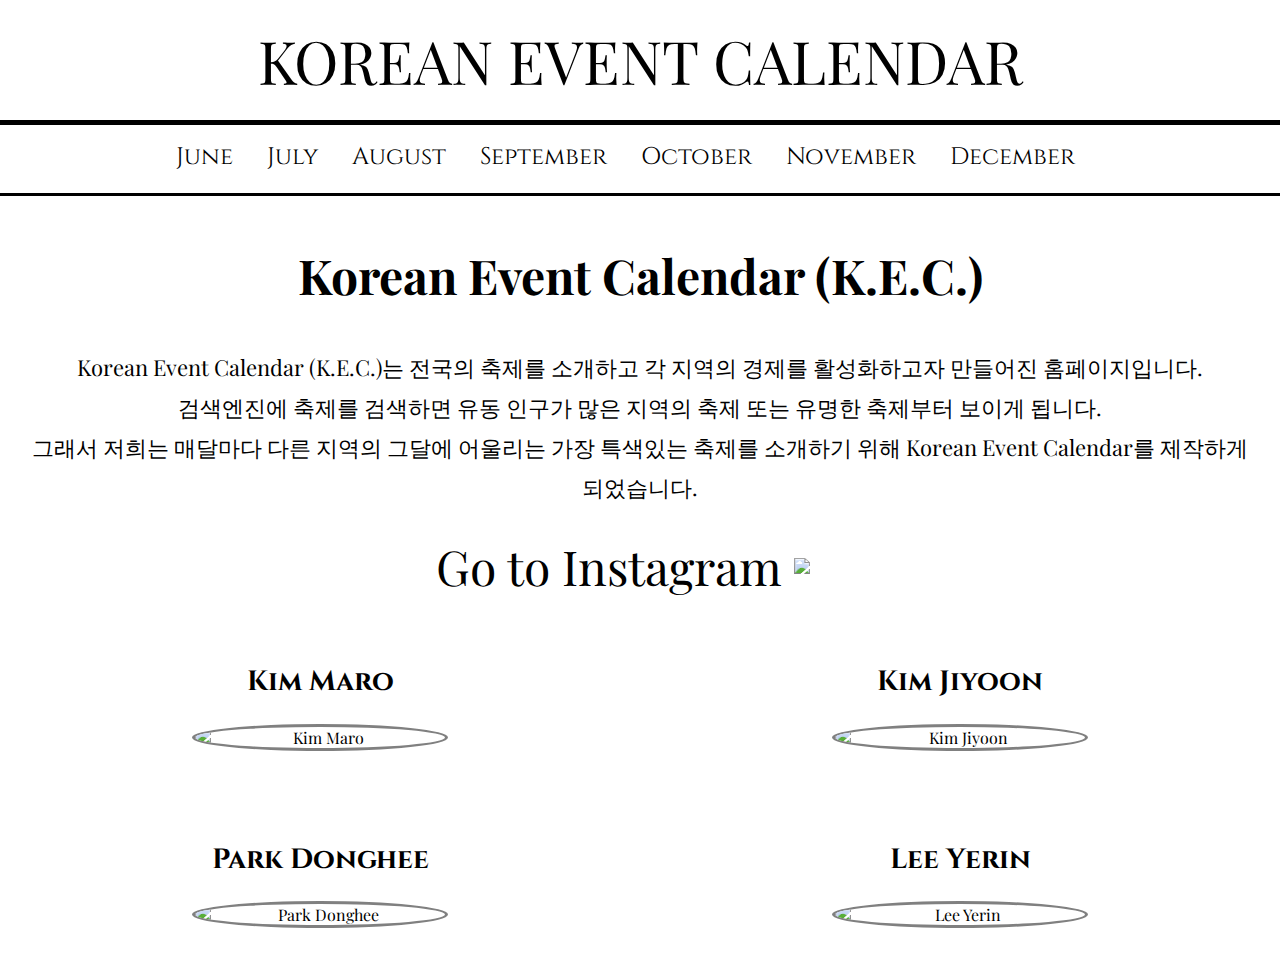
==== index.html @ 84839c74 "Add files via upload" ====
<!DOCTYPE html>
<html>
<head>
    <meta charset="UTF-8">
    <title>Team Speaker</title>
    <link href="https://fonts.googleapis.com/css2?family=Playfair+Display:wght@700&family=Cinzel:wght@400;700&display=swap" rel="stylesheet">
    <style>
        body {
            font-family: 'Playfair Display', serif;
            margin: 0;
            padding: 0;
        }

        ul {
            text-align: center;
            padding: 0;
        }

        a {
            text-decoration: none;
            color: black;
        }

        li {
            display: inline-block;
            list-style-type: none;
            text-align: center;
            margin: 0 30px 0 0;
            font-family: 'Cinzel', serif;
            font-size: 24px;
            text-decoration: none;
            color: black;
            :hover{color:darkgray;}
        }

        header {
            height: auto;
            text-align: center;
            font-size: 60px;
            padding: 20px 0;
            border-bottom: solid 5px;
            font-family: 'Playfair Display', serif;
        }

        #festival {
            border-top: solid 3px;
            text-align: center;
            margin-top: 20px;
        }

        #festival h1 {
            font-size: 70px;
        }

        .audio-container {
            text-align: center;
            margin-top: 20px;
        }

        audio {
            width: 30%;
            height: 50px;
        }

        img {
            border: 3px solid gray;
            display: block;
            margin: auto;
        }

        .profile-container {
            display: flex;
            justify-content: space-between;
            flex-wrap: wrap;
            margin-top: 20px;
        }

        .profile-card {
            text-align: center;
            margin: 15px;
            padding: 20px;
            width: calc(50% - 30px);
            box-sizing: border-box;
        }

        .profile-card img {
            width: 100%;
            max-width: 250px;
            height: auto;
            border-radius: 50%;
            margin-bottom: 10px;
        }

        .profile-card h2 {
            font-family: 'Cinzel', serif;
            font-size: 28px;
            margin-top: 10px;
        }

        .profile-card p {
            margin-top: 10px;
        }

        #kectitle {
            font-size: 32px;
            text-align: center;
        }

        #hi {
            font-size: 22px;
            text-align: center;
            margin: 20px;
        }

        #insta {
            text-align: center;
            margin-top: 20px;
            font-size: 48px;
        }

        #insta div {
            display: inline-block;
            vertical-align: middle;
        }

        #insta h2 {
            margin-right: 10px;
            font-size: 32px;
        }

        p {
            line-height: 40px;
        }

        @media (max-width: 768px) {
            header {
                font-size: 40px;
                padding: 10px 0;
            }

            li {
                margin: 0 15px;
                font-size: 18px;
            }

            #festival h1 {
                font-size: 50px;
            }

            .profile-card {
                width: calc(100% - 30px);
            }

            audio {
                width: 80%;
                height: 40px;
            }

            #insta {
                font-size: 32px;
            }

            #insta h2 {
                font-size: 24px;
            }
        }
    </style>
</head>
<body>
    <div>
        <header>
            <a href="main.html" target="_self" style="color: black; text-decoration: none;">
                KOREAN EVENT CALENDAR
            </a>
        </header>
    </div>
    <div>
        <ul>
            <li><a href="june.html" target="_self">June</a></li>
            <li><a href="july.html" target="_self">July</a></li>
            <li><a href="august.html" target="_self">August</a></li>
            <li><a href="september.html" target="_self">September</a></li>
            <li><a href="october.html" target="_self">October</a></li>
            <li><a href="november.html" target="_self">November</a></li>
            <li><a href="december.html" target="_self">December</a></li>
        </ul>
    </div>

    <div id="festival">
        <h1></h1>
    </div>

    <div id="kectitle">
        <h2>Korean Event Calendar (K.E.C.)</h2>
    </div>
    <p id="hi">Korean Event Calendar (K.E.C.)는 전국의 축제를 소개하고 각 지역의 경제를 활성화하고자 만들어진 홈페이지입니다.<br>
        검색엔진에 축제를 검색하면 유동 인구가 많은 지역의 축제 또는 유명한 축제부터 보이게 됩니다.<br>
        그래서 저희는 매달마다 다른 지역의 그달에 어울리는 가장 특색있는 축제를 소개하기 위해 Korean Event Calendar를 제작하게 되었습니다.</p>

    <div id="insta">
        <div>
            Go to Instagram
        </div>
        <div>
            <img src="./img/instagram.png" width="50px" style="border:0px;">
        </div>
    </div>

    <div class="profile-container">
        <div class="profile-card">
            <h2>Kim Maro</h2>
            <a href="https://www.instagram.com/to.marow"><img src="./img/김마로.jpg" alt="Kim Maro"></a>
        </div>
        <div class="profile-card">
            <h2>Kim Jiyoon</h2>
            <a href="https://www.instagram.com/ji.omn"><img src="./img/김지윤.jpg" alt="Kim Jiyoon"></a>
        </div>
        <div class="profile-card">
            <h2>Park Donghee</h2>
            <a href="https://www.instagram.com/d_hii20"><img src="./img/박동희.jpg" alt="Park Donghee"></a>
        </div>
        <div class="profile-card">
            <h2>Lee Yerin</h2>
            <a href="https://www.instagram.com/lynniin__"><img src="./img/이예린.jpg" alt="Lee Yerin"></a>
        </div>
    </div>
</body>
</html>
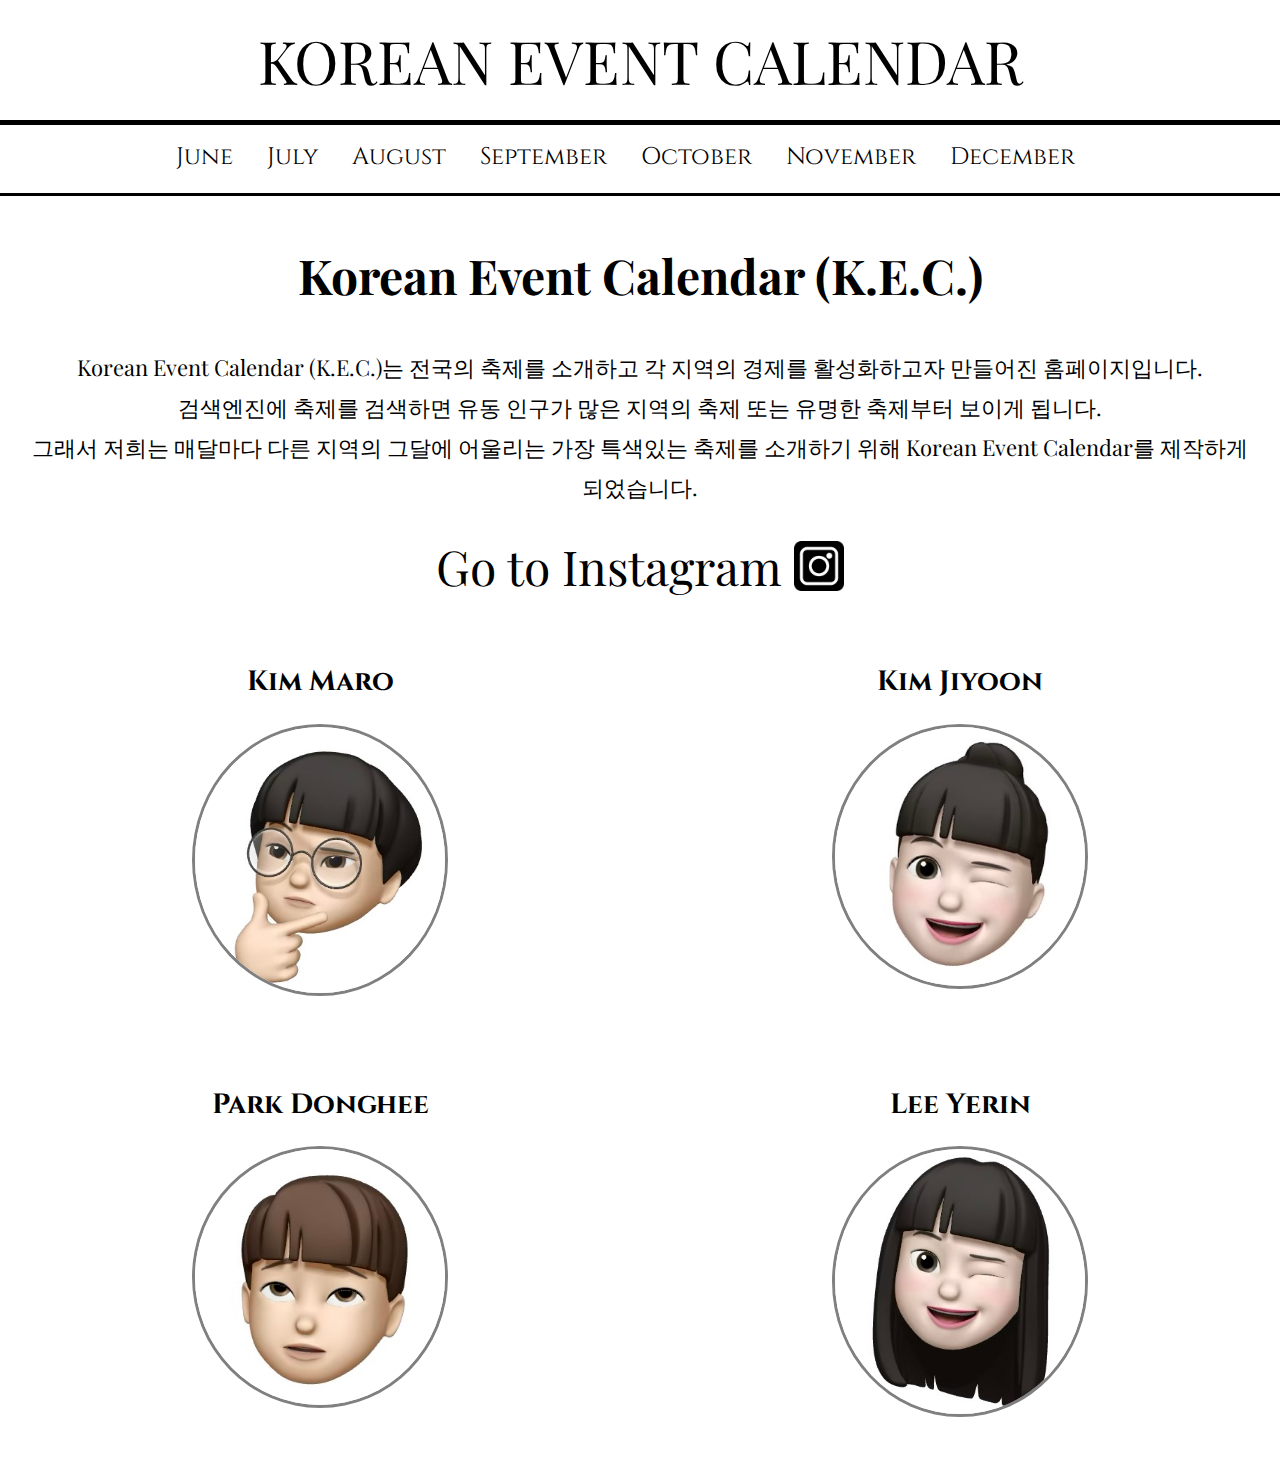
==== commit f30c0d71: "Update index.html" ====
--- a/index.html
+++ b/index.html
@@ -202,27 +202,27 @@
             Go to Instagram
         </div>
         <div>
-            <img src="./img/instagram.png" width="50px" style="border:0px;">
+            <img src="instagram.png" width="50px" style="border:0px;">
         </div>
     </div>
 
     <div class="profile-container">
         <div class="profile-card">
             <h2>Kim Maro</h2>
-            <a href="https://www.instagram.com/to.marow"><img src="./img/김마로.jpg" alt="Kim Maro"></a>
+            <a href="https://www.instagram.com/to.marow"><img src="김마로.jpg" alt="Kim Maro"></a>
         </div>
         <div class="profile-card">
             <h2>Kim Jiyoon</h2>
-            <a href="https://www.instagram.com/ji.omn"><img src="./img/김지윤.jpg" alt="Kim Jiyoon"></a>
+            <a href="https://www.instagram.com/ji.omn"><img src="김지윤.jpg" alt="Kim Jiyoon"></a>
         </div>
         <div class="profile-card">
             <h2>Park Donghee</h2>
-            <a href="https://www.instagram.com/d_hii20"><img src="./img/박동희.jpg" alt="Park Donghee"></a>
+            <a href="https://www.instagram.com/d_hii20"><img src="박동희.jpg" alt="Park Donghee"></a>
         </div>
         <div class="profile-card">
             <h2>Lee Yerin</h2>
-            <a href="https://www.instagram.com/lynniin__"><img src="./img/이예린.jpg" alt="Lee Yerin"></a>
+            <a href="https://www.instagram.com/lynniin__"><img src="이예린.jpg" alt="Lee Yerin"></a>
         </div>
     </div>
 </body>
-</html>+</html>
